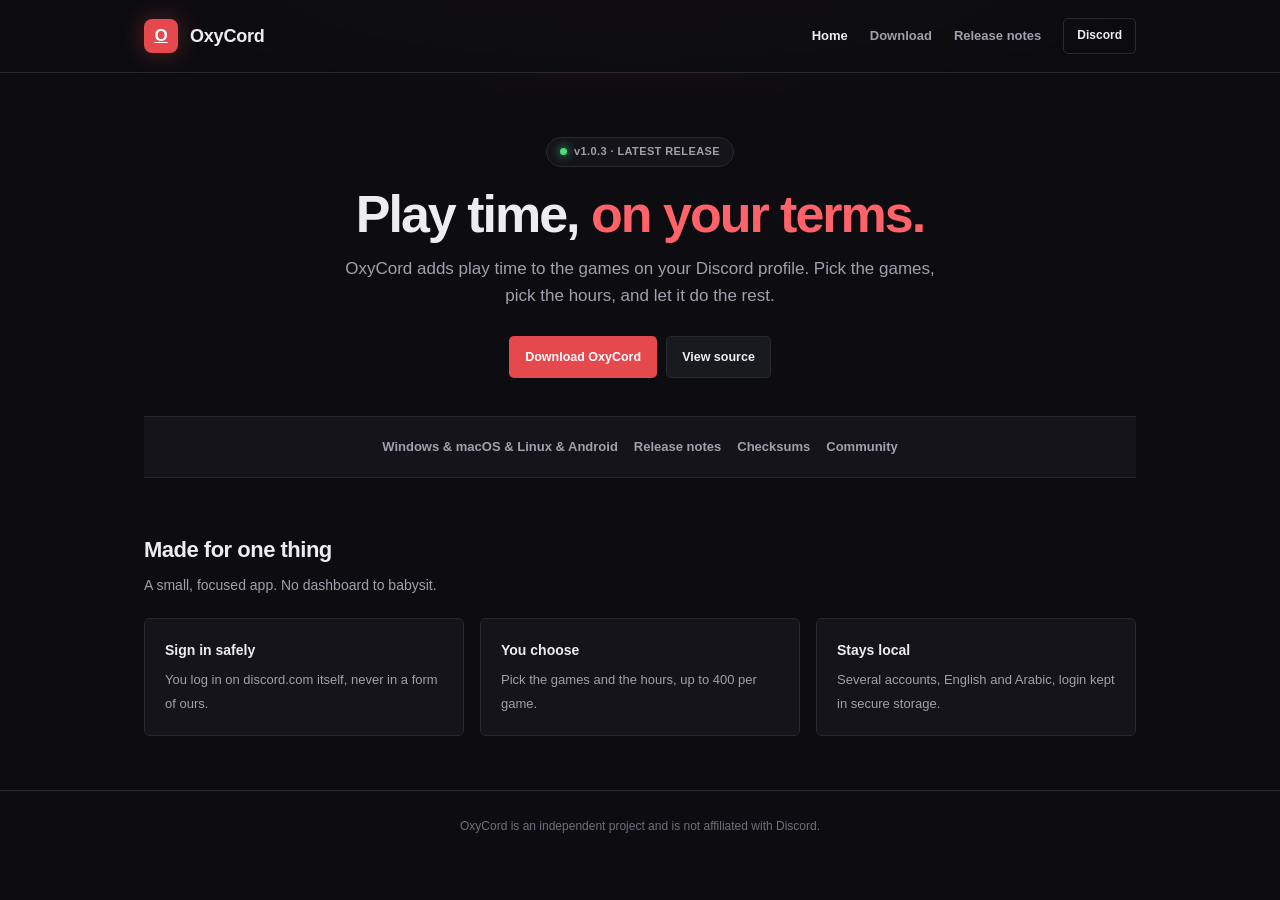
==== docs/index.html @ bfce421c "Rebrand to OxyCord and add download site with Discord component embed" ====
<!doctype html>
<html lang="en">
<head>
<meta charset="utf-8">
<meta name="viewport" content="width=device-width,initial-scale=1">
<title>OxyCord - play time for your Discord profile</title>
<meta name="description" content="OxyCord adds play time to the games on your Discord profile. Download for Windows, macOS, Linux and Android.">
<meta property="og:site_name" content="OxyCord">
<meta property="og:type" content="website">
<meta property="og:title" content="OxyCord - play time for your Discord profile">
<meta property="og:description" content="Add play time to the games on your Discord profile. Get OxyCord for Windows, macOS, Linux and Android.">
<meta property="og:image" content="https://iraqies.github.io/oxycord/assets/oxycord-icon.png">
<meta property="og:image:width" content="256">
<meta property="og:image:height" content="256">
<meta property="og:url" content="https://iraqies.github.io/oxycord/">
<meta name="theme-color" content="#E5484D">
<meta name="twitter:card" content="summary_large_image">
<script id="discord:component-embed" type="application/json">
{"component":{"type":17,"accent_color":15026253,"components":[{"type":9,"components":[{"type":10,"content":"# **[OxyCord 1.0.3](https://iraqies.github.io/oxycord/download/)**\nAdd play time to the games on your Discord profile."}],"accessory":{"type":11,"media":{"url":"https://iraqies.github.io/oxycord/assets/oxycord-icon.png"}}},{"type":14},{"type":1,"components":[{"type":2,"style":5,"url":"https://github.com/iraqies/oxycord/releases/download/oxycord-v1.0.3/OxyCord-Setup-1.0.3.exe","label":"Windows","emoji":{"name":"🪟"}},{"type":2,"style":5,"url":"https://github.com/iraqies/oxycord/releases/download/oxycord-v1.0.3/OxyCord-1.0.3.dmg","label":"macOS","emoji":{"name":"🍎"}},{"type":2,"style":5,"url":"https://github.com/iraqies/oxycord/releases/download/oxycord-v1.0.3/OxyCord-1.0.3-amd64.deb","label":"Linux","emoji":{"name":"🐧"}}]},{"type":1,"components":[{"type":2,"style":5,"url":"https://github.com/iraqies/oxycord/releases/download/oxycord-v1.0.3/OxyCord-1.0.3-windows-x64.zip","label":"Windows ZIP"},{"type":2,"style":5,"url":"https://github.com/iraqies/oxycord/releases/download/oxycord-v1.0.3/OxyCord-1.0.3-x86_64.flatpak","label":"Flatpak"},{"type":2,"style":5,"url":"https://github.com/iraqies/oxycord/releases/download/oxycord-v1.0.3/OxyCord-1.0.3.apk","label":"Android","emoji":{"name":"🤖"}},{"type":2,"style":5,"url":"https://github.com/iraqies/oxycord/releases/download/oxycord-v1.0.3/OxyCord-1.0.3-arm64.apk","label":"ARM64"}]},{"type":14},{"type":1,"components":[{"type":2,"style":5,"url":"https://iraqies.github.io/oxycord/download/","label":"All downloads"},{"type":2,"style":5,"url":"https://github.com/iraqies/oxycord/releases/download/oxycord-v1.0.3/SHA256SUMS.txt","label":"Checksums"},{"type":2,"style":5,"url":"https://discord.gg/aaFqzuJFuS","label":"Discord"},{"type":2,"style":5,"url":"https://github.com/iraqies/oxycord","label":"Source"}]},{"type":10,"content":"*Not affiliated with Discord. Sign in on discord.com with Chrome, Edge, Brave or Helium.*"}]}}
</script>
<link rel="stylesheet" href="style.css">
</head>
<body>
<header><div class="wrap head">
<a href="/oxycord/" class="logo">O</a><a href="/oxycord/" class="brand" style="color:inherit;text-decoration:none">OxyCord</a>
<nav><a href="/oxycord/" class="on">Home</a><a href="/oxycord/download/" class="">Download</a><a href="https://github.com/iraqies/oxycord/releases">Release notes</a><a class="ghost" href="https://discord.gg/aaFqzuJFuS">Discord</a></nav>
</div></header>
<main class="wrap">
<div class="hero">
<span class="badge"><span class="dot"></span> v1.0.3 · LATEST RELEASE</span>
<h1>Play time, <span>on your terms.</span></h1>
<p class="sub">OxyCord adds play time to the games on your Discord profile. Pick the games, pick the hours, and let it do the rest.</p>
<div class="actions center" style="justify-content:center;margin-top:26px">
<a class="btn primary" href="/oxycord/download/">Download OxyCord</a>
<a class="btn secondary" href="https://github.com/iraqies/oxycord">View source</a>
</div>
</div>
<div class="strip">
<a href="/oxycord/download/">Windows & macOS & Linux & Android</a>
<a href="https://github.com/iraqies/oxycord/releases/latest">Release notes</a>
<a href="https://github.com/iraqies/oxycord/releases/download/oxycord-v1.0.3/SHA256SUMS.txt">Checksums</a>
<a href="https://discord.gg/aaFqzuJFuS">Community</a>
</div>
<div class="section">
<h2>Made for one thing</h2>
<p class="lead">A small, focused app. No dashboard to babysit.</p>
<div class="features">
<div class="feature"><b>Sign in safely</b><span>You log in on discord.com itself, never in a form of ours.</span></div>
<div class="feature"><b>You choose</b><span>Pick the games and the hours, up to 400 per game.</span></div>
<div class="feature"><b>Stays local</b><span>Several accounts, English and Arabic, login kept in secure storage.</span></div>
</div>
</div>
</main>
<footer><div class="wrap">OxyCord is an independent project and is not affiliated with Discord.</div></footer>
</body></html>
---- docs/style.css ----
:root{--bg:#0d0d11;--panel:#14141a;--panel2:#191920;--line:#292932;--text:#ececf1;--muted:#a0a0ae;--dim:#6f6f7e;--accent:#ff6369;--accent2:#e5484d;--ok:#4ade80}
*{box-sizing:border-box}
html{scroll-behavior:smooth}
body{margin:0;background:var(--bg);color:var(--text);font:15px/1.6 -apple-system,BlinkMacSystemFont,'Segoe UI',Inter,Roboto,sans-serif;-webkit-font-smoothing:antialiased}
body:before{content:'';position:fixed;inset:0 0 auto;height:420px;background:radial-gradient(900px 320px at 50% -120px,rgba(229,72,77,.20),transparent 70%);pointer-events:none;z-index:0}
.wrap{position:relative;max-width:1040px;margin:0 auto;padding:0 24px}
header{position:relative;z-index:1;border-bottom:1px solid var(--line);background:rgba(13,13,17,.86);backdrop-filter:blur(10px)}
.head{height:72px;display:flex;align-items:center;gap:12px}
.logo{width:34px;height:34px;border-radius:8px;background:var(--accent2);display:grid;place-items:center;font-weight:800;color:#fff;font-size:17px;box-shadow:0 0 24px rgba(229,72,77,.35)}
.brand{font-weight:700;font-size:18px;letter-spacing:-.2px}
nav{margin-left:auto;display:flex;gap:22px;align-items:center}
nav a{color:var(--muted);text-decoration:none;font-size:13px;font-weight:600}
nav a:hover,nav a.on{color:var(--text)}
.ghost{border:1px solid var(--line);border-radius:5px;padding:7px 13px;color:var(--text)!important;text-decoration:none;font-size:12px;font-weight:700}
.ghost:hover{border-color:var(--accent);color:var(--accent)!important}
.hero{padding:64px 0 38px;text-align:center}
.badge{display:inline-flex;align-items:center;gap:7px;border:1px solid var(--line);background:var(--panel);border-radius:20px;padding:5px 13px;font-size:11px;font-weight:700;letter-spacing:.4px;color:var(--muted)}
.dot{width:7px;height:7px;border-radius:50%;background:var(--ok);box-shadow:0 0 10px var(--ok)}
h1{font-size:52px;line-height:1.05;letter-spacing:-2px;margin:20px 0 14px;font-weight:800}
h1 span{color:var(--accent)}
.sub{color:var(--muted);font-size:17px;max-width:600px;margin:0 auto}
.section{margin:14px 0 54px}
.section h2{font-size:22px;letter-spacing:-.5px;margin:0 0 6px}
.section .lead{color:var(--muted);margin:0 0 22px;font-size:14px}
.grid{display:grid;grid-template-columns:repeat(2,minmax(0,1fr));gap:16px}
.card{background:var(--panel);border:1px solid var(--line);border-radius:6px;padding:22px}
.card:hover{border-color:#3a3a46}
.card .top{display:flex;align-items:center;gap:12px;margin-bottom:12px}
.icon{width:38px;height:38px;border-radius:6px;background:var(--panel2);border:1px solid var(--line);display:grid;place-items:center;font-size:20px}
.card h3{margin:0;font-size:16px}
.card small{display:block;color:var(--dim);font-size:11px;font-weight:600}
.card p{color:var(--muted);font-size:13px;margin:0 0 16px;min-height:42px}
.actions{display:flex;flex-wrap:wrap;gap:9px}
.btn{display:inline-flex;align-items:center;justify-content:center;gap:7px;text-decoration:none;border-radius:5px;padding:10px 15px;font-size:12.5px;font-weight:750;border:1px solid transparent;transition:.15s}
.btn.primary{background:var(--accent2);color:#fff}
.btn.primary:hover{background:var(--accent)}
.btn.secondary{background:var(--panel2);border-color:var(--line);color:var(--text)}
.btn.secondary:hover{border-color:var(--accent);color:var(--accent)}
.btn.wide{flex:1}
.note{color:var(--dim);font-size:11.5px;margin-top:14px;border-top:1px solid var(--line);padding-top:12px}
code{background:var(--panel2);border:1px solid var(--line);border-radius:3px;padding:1px 5px;font-size:11.5px;color:#ffb3b5}
.strip{display:flex;align-items:center;gap:16px;justify-content:center;flex-wrap:wrap;border-top:1px solid var(--line);border-bottom:1px solid var(--line);padding:20px;background:var(--panel);margin-bottom:54px}
.strip a{color:var(--muted);text-decoration:none;font-size:13px;font-weight:650}
.strip a:hover{color:var(--accent)}
footer{border-top:1px solid var(--line);padding:26px 0 40px;color:var(--dim);font-size:12px;text-align:center}
.features{display:grid;grid-template-columns:repeat(3,1fr);gap:16px;margin-top:10px}
.feature{border:1px solid var(--line);border-radius:6px;padding:20px;background:var(--panel)}
.feature b{display:block;margin-bottom:6px;font-size:14px}
.feature span{color:var(--muted);font-size:13px}
.center{text-align:center}
@media(max-width:760px){.grid,.features{grid-template-columns:1fr}h1{font-size:38px}.hero{padding:44px 0 28px}nav a:not(.ghost){display:none}}
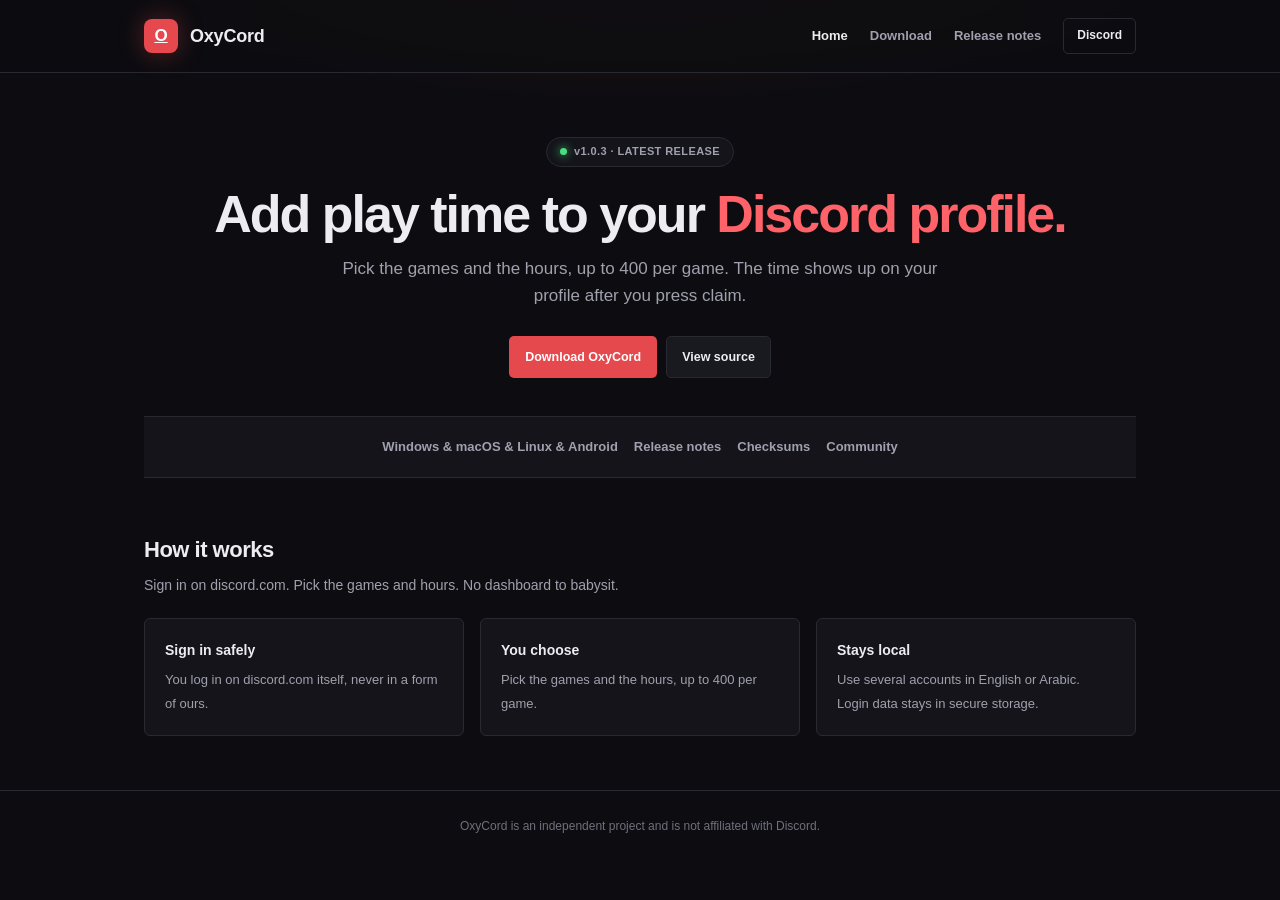
==== commit 6824469f: "Apply no-ai-slop editing rules to project copy" ====
--- a/docs/index.html
+++ b/docs/index.html
@@ -9,14 +9,10 @@
 <meta property="og:type" content="website">
 <meta property="og:title" content="OxyCord - play time for your Discord profile">
 <meta property="og:description" content="Add play time to the games on your Discord profile. Get OxyCord for Windows, macOS, Linux and Android.">
-<meta property="og:image" content="https://iraqies.github.io/oxycord/assets/oxycord-icon.png">
-<meta property="og:image:width" content="256">
-<meta property="og:image:height" content="256">
 <meta property="og:url" content="https://iraqies.github.io/oxycord/">
 <meta name="theme-color" content="#E5484D">
-<meta name="twitter:card" content="summary_large_image">
 <script id="discord:component-embed" type="application/json">
-{"component":{"type":17,"accent_color":15026253,"components":[{"type":9,"components":[{"type":10,"content":"# **[OxyCord 1.0.3](https://iraqies.github.io/oxycord/download/)**\nAdd play time to the games on your Discord profile."}],"accessory":{"type":11,"media":{"url":"https://iraqies.github.io/oxycord/assets/oxycord-icon.png"}}},{"type":14},{"type":1,"components":[{"type":2,"style":5,"url":"https://github.com/iraqies/oxycord/releases/download/oxycord-v1.0.3/OxyCord-Setup-1.0.3.exe","label":"Windows","emoji":{"name":"🪟"}},{"type":2,"style":5,"url":"https://github.com/iraqies/oxycord/releases/download/oxycord-v1.0.3/OxyCord-1.0.3.dmg","label":"macOS","emoji":{"name":"🍎"}},{"type":2,"style":5,"url":"https://github.com/iraqies/oxycord/releases/download/oxycord-v1.0.3/OxyCord-1.0.3-amd64.deb","label":"Linux","emoji":{"name":"🐧"}}]},{"type":1,"components":[{"type":2,"style":5,"url":"https://github.com/iraqies/oxycord/releases/download/oxycord-v1.0.3/OxyCord-1.0.3-windows-x64.zip","label":"Windows ZIP"},{"type":2,"style":5,"url":"https://github.com/iraqies/oxycord/releases/download/oxycord-v1.0.3/OxyCord-1.0.3-x86_64.flatpak","label":"Flatpak"},{"type":2,"style":5,"url":"https://github.com/iraqies/oxycord/releases/download/oxycord-v1.0.3/OxyCord-1.0.3.apk","label":"Android","emoji":{"name":"🤖"}},{"type":2,"style":5,"url":"https://github.com/iraqies/oxycord/releases/download/oxycord-v1.0.3/OxyCord-1.0.3-arm64.apk","label":"ARM64"}]},{"type":14},{"type":1,"components":[{"type":2,"style":5,"url":"https://iraqies.github.io/oxycord/download/","label":"All downloads"},{"type":2,"style":5,"url":"https://github.com/iraqies/oxycord/releases/download/oxycord-v1.0.3/SHA256SUMS.txt","label":"Checksums"},{"type":2,"style":5,"url":"https://discord.gg/aaFqzuJFuS","label":"Discord"},{"type":2,"style":5,"url":"https://github.com/iraqies/oxycord","label":"Source"}]},{"type":10,"content":"*Not affiliated with Discord. Sign in on discord.com with Chrome, Edge, Brave or Helium.*"}]}}
+{"component":{"type":17,"accent_color":15026253,"components":[{"type":10,"content":"# **[OxyCord 1.0.3](https://iraqies.github.io/oxycord/download/)**\nAdd play time to the games on your Discord profile."},{"type":14},{"type":10,"content":"**Downloads for every platform**"},{"type":1,"components":[{"type":2,"style":5,"url":"https://github.com/iraqies/oxycord/releases/download/oxycord-v1.0.3/OxyCord-Setup-1.0.3.exe","label":"Windows"},{"type":2,"style":5,"url":"https://github.com/iraqies/oxycord/releases/download/oxycord-v1.0.3/OxyCord-1.0.3.dmg","label":"macOS"},{"type":2,"style":5,"url":"https://github.com/iraqies/oxycord/releases/download/oxycord-v1.0.3/OxyCord-1.0.3-amd64.deb","label":"Linux"}]},{"type":1,"components":[{"type":2,"style":5,"url":"https://github.com/iraqies/oxycord/releases/download/oxycord-v1.0.3/OxyCord-1.0.3-windows-x64.zip","label":"Windows ZIP"},{"type":2,"style":5,"url":"https://github.com/iraqies/oxycord/releases/download/oxycord-v1.0.3/OxyCord-1.0.3-x86_64.flatpak","label":"Flatpak"},{"type":2,"style":5,"url":"https://github.com/iraqies/oxycord/releases/download/oxycord-v1.0.3/OxyCord-1.0.3.apk","label":"Android"},{"type":2,"style":5,"url":"https://github.com/iraqies/oxycord/releases/download/oxycord-v1.0.3/OxyCord-1.0.3-arm64.apk","label":"ARM64"}]},{"type":14},{"type":1,"components":[{"type":2,"style":5,"url":"https://iraqies.github.io/oxycord/download/","label":"All downloads"},{"type":2,"style":5,"url":"https://github.com/iraqies/oxycord/releases/download/oxycord-v1.0.3/SHA256SUMS.txt","label":"Checksums"},{"type":2,"style":5,"url":"https://discord.gg/aaFqzuJFuS","label":"Discord"},{"type":2,"style":5,"url":"https://github.com/iraqies/oxycord","label":"Source"}]},{"type":10,"content":"*Not affiliated with Discord. Sign in on discord.com with Chrome, Edge, Brave or Helium.*"}]}}
 </script>
 <link rel="stylesheet" href="style.css">
 </head>
@@ -28,8 +24,8 @@
 <main class="wrap">
 <div class="hero">
 <span class="badge"><span class="dot"></span> v1.0.3 · LATEST RELEASE</span>
-<h1>Play time, <span>on your terms.</span></h1>
-<p class="sub">OxyCord adds play time to the games on your Discord profile. Pick the games, pick the hours, and let it do the rest.</p>
+<h1>Add play time to your <span>Discord profile.</span></h1>
+<p class="sub">Pick the games and the hours, up to 400 per game. The time shows up on your profile after you press claim.</p>
 <div class="actions center" style="justify-content:center;margin-top:26px">
 <a class="btn primary" href="/oxycord/download/">Download OxyCord</a>
 <a class="btn secondary" href="https://github.com/iraqies/oxycord">View source</a>
@@ -42,12 +38,12 @@
 <a href="https://discord.gg/aaFqzuJFuS">Community</a>
 </div>
 <div class="section">
-<h2>Made for one thing</h2>
-<p class="lead">A small, focused app. No dashboard to babysit.</p>
+<h2>How it works</h2>
+<p class="lead">Sign in on discord.com. Pick the games and hours. No dashboard to babysit.</p>
 <div class="features">
 <div class="feature"><b>Sign in safely</b><span>You log in on discord.com itself, never in a form of ours.</span></div>
 <div class="feature"><b>You choose</b><span>Pick the games and the hours, up to 400 per game.</span></div>
-<div class="feature"><b>Stays local</b><span>Several accounts, English and Arabic, login kept in secure storage.</span></div>
+<div class="feature"><b>Stays local</b><span>Use several accounts in English or Arabic. Login data stays in secure storage.</span></div>
 </div>
 </div>
 </main>
--- a/docs/style.css
+++ b/docs/style.css
@@ -27,6 +27,7 @@
 .card:hover{border-color:#3a3a46}
 .card .top{display:flex;align-items:center;gap:12px;margin-bottom:12px}
 .icon{width:38px;height:38px;border-radius:6px;background:var(--panel2);border:1px solid var(--line);display:grid;place-items:center;font-size:20px}
+.icon img{width:20px;height:20px;display:block}
 .card h3{margin:0;font-size:16px}
 .card small{display:block;color:var(--dim);font-size:11px;font-weight:600}
 .card p{color:var(--muted);font-size:13px;margin:0 0 16px;min-height:42px}
